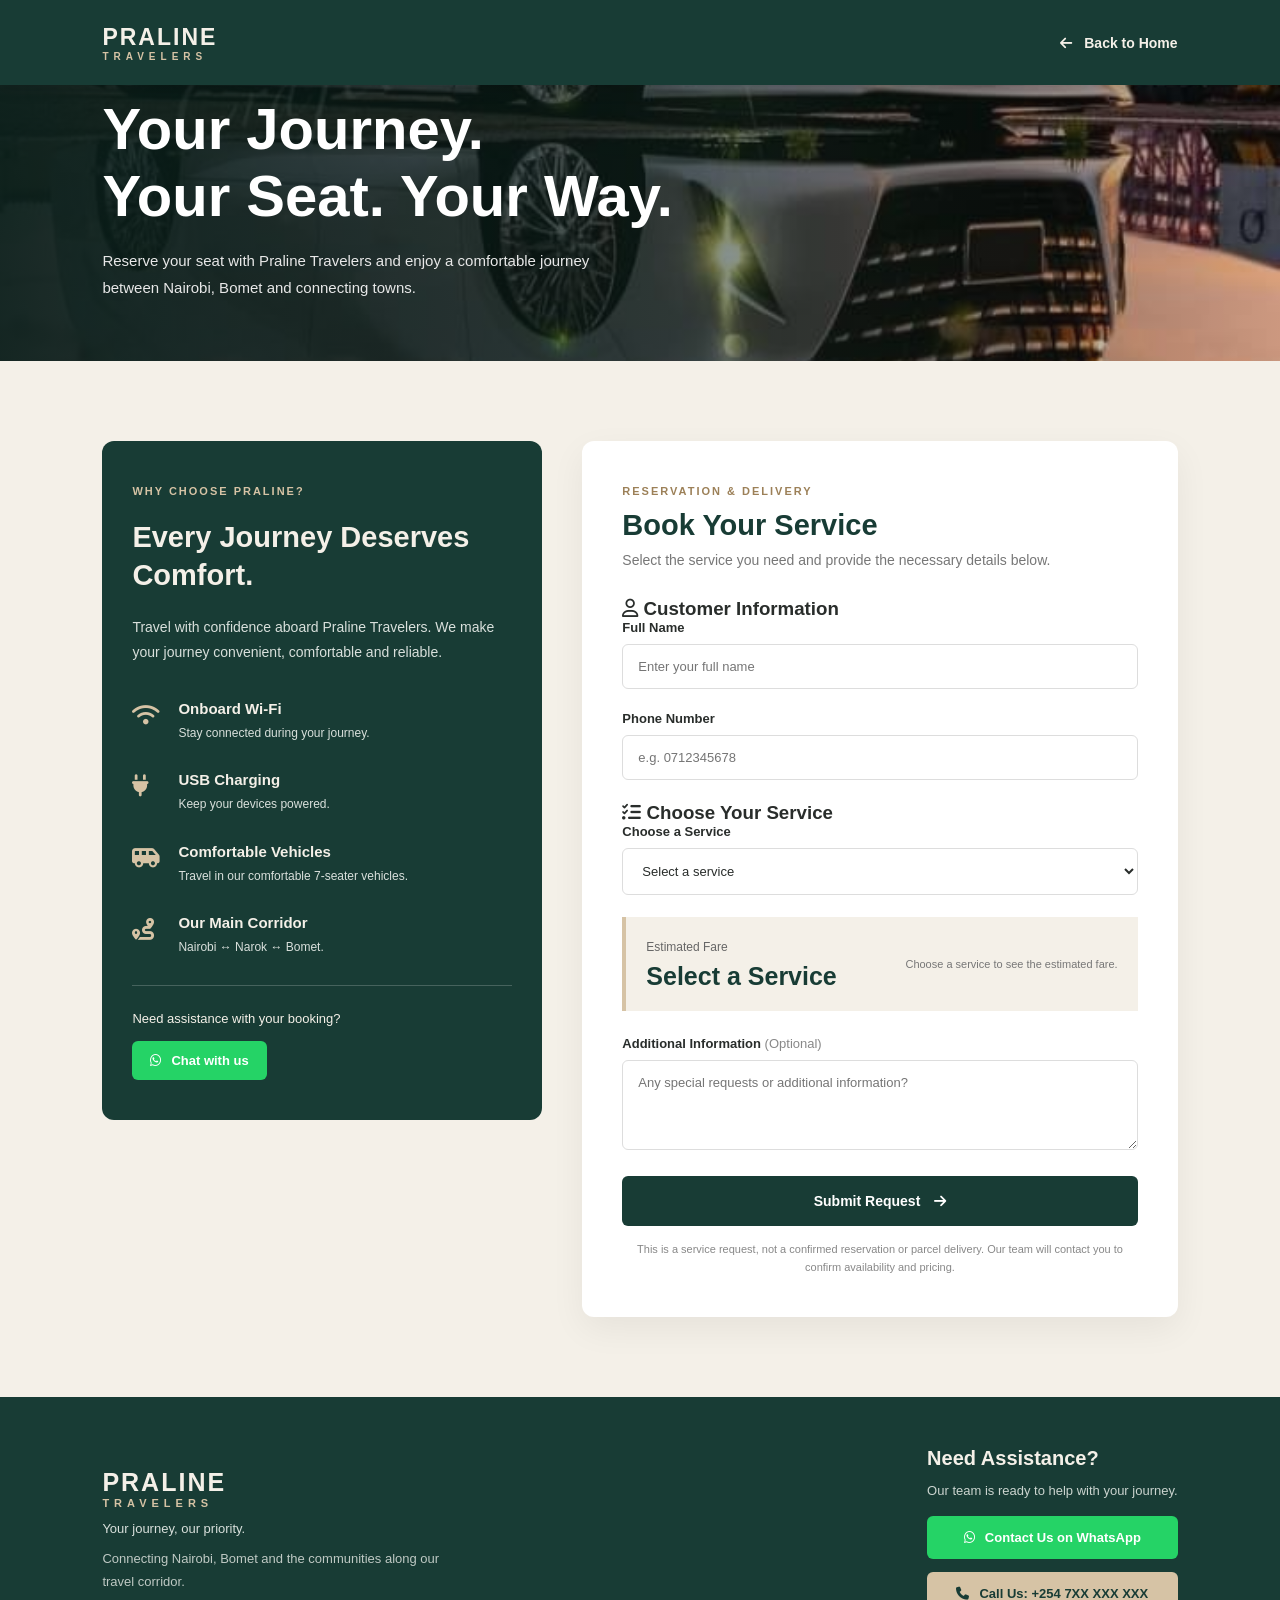
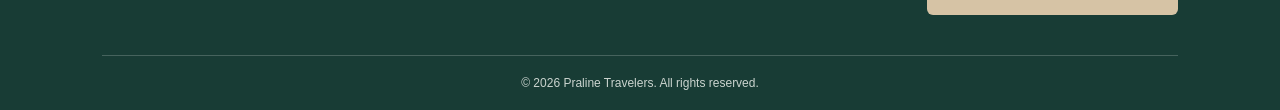
==== booking.html @ 541af5c4 "Added booking page" ====
<!DOCTYPE html>
<html lang="en">

<head>
    <meta charset="UTF-8">
    <meta name="viewport" content="width=device-width, initial-scale=1.0">

    <title>Book a Seat | Praline Travelers</title>

    <!-- Booking page stylesheet -->
    <link rel="stylesheet" href="./css/booking.css">

    <!-- Font Awesome icons -->
    <link rel="stylesheet"
        href="https://cdnjs.cloudflare.com/ajax/libs/font-awesome/6.5.2/css/all.min.css">

    <!-- Booking JavaScript -->
    <script src="./js/booking.js" defer></script>
</head>

<body>

    <!-- =================================
         HEADER
    ================================== -->

    <header class="booking-header">

        <a href="index.html" class="booking-logo">
            <span>PRALINE</span>
            <small>TRAVELERS</small>
        </a>

        <a href="index.html" class="back-home">
            <i class="fa-solid fa-arrow-left"></i>
            Back to Home
        </a>

    </header>


    <!-- =================================
         BOOKING HERO
    ================================== -->

    <section class="booking-hero">

        <div class="booking-hero-overlay"></div>

        <div class="booking-hero-content">

            <span>TRAVEL WITH CONFIDENCE</span>

            <h1>Your Journey.<br>Your Seat. Your Way.</h1>

            <p>
                Reserve your seat with Praline Travelers
                and enjoy a comfortable journey between
                Nairobi, Bomet and connecting towns.
            </p>

        </div>

    </section>


    <!-- =================================
         BOOKING SECTION
    ================================== -->

    <main class="booking-section">

        <div class="booking-container">


            <!-- LEFT INFORMATION PANEL -->

            <aside class="booking-sidebar">

                <span class="sidebar-label">
                    WHY CHOOSE PRALINE?
                </span>

                <h2>Every Journey Deserves Comfort.</h2>

                <p>
                    Travel with confidence aboard Praline Travelers.
                    We make your journey convenient, comfortable
                    and reliable.
                </p>


                <div class="booking-benefit">

                    <i class="fa-solid fa-wifi"></i>

                    <div>
                        <h3>Onboard Wi-Fi</h3>
                        <p>Stay connected during your journey.</p>
                    </div>

                </div>


                <div class="booking-benefit">

                    <i class="fa-solid fa-plug"></i>

                    <div>
                        <h3>USB Charging</h3>
                        <p>Keep your devices powered.</p>
                    </div>

                </div>


                <div class="booking-benefit">

                    <i class="fa-solid fa-van-shuttle"></i>

                    <div>
                        <h3>Comfortable Vehicles</h3>
                        <p>Travel in our comfortable 7-seater vehicles.</p>
                    </div>

                </div>


                <div class="booking-benefit">

                    <i class="fa-solid fa-route"></i>

                    <div>
                        <h3>Our Main Corridor</h3>
                        <p>Nairobi ↔ Narok ↔ Bomet.</p>
                    </div>

                </div>


                <div class="sidebar-contact">

                    <p>Need assistance with your booking?</p>

                    <a href="https://wa.me/2547XXXXXXXX"
                       target="_blank"
                       rel="noopener noreferrer">

                        <i class="fa-brands fa-whatsapp"></i>
                        Chat with us

                    </a>

                </div>

            </aside>



            <!-- BOOKING FORM -->

            <section class="booking-form-card">

                <div class="form-heading">

                    <span>RESERVATION & DELIVERY</span>

                    <h2>Book Your Service</h2>

                    <p>
                        Select the service you need and provide
                        the necessary details below.
                    </p>

                </div>


                <form id="bookingForm">


                    <!-- =================================
                         CUSTOMER INFORMATION
                    ================================== -->

                    <h3 class="form-section-title">
                        <i class="fa-regular fa-user"></i>
                        Customer Information
                    </h3>


                    <div class="form-group">

                        <label for="fullName">Full Name</label>

                        <input
                            type="text"
                            id="fullName"
                            name="fullName"
                            placeholder="Enter your full name"
                            required
                        >

                    </div>


                    <div class="form-group">

                        <label for="phoneNumber">Phone Number</label>

                        <input
                            type="tel"
                            id="phoneNumber"
                            name="phoneNumber"
                            placeholder="e.g. 0712345678"
                            required
                        >

                    </div>



                    <!-- =================================
                         SERVICE SELECTION
                    ================================== -->

                    <h3 class="form-section-title">
                        <i class="fa-solid fa-list-check"></i>
                        Choose Your Service
                    </h3>


                    <div class="form-group">

                        <label for="serviceType">Choose a Service</label>

                        <select
                            id="serviceType"
                            name="serviceType"
                            required
                        >

                            <option value="">Select a service</option>

                            <option value="shuttle">
                                Premium Shuttle Service
                            </option>

                            <option value="charter">
                                Full-Vehicle Private Charter
                            </option>

                            <option value="parcel">
                                Courier & Parcel Delivery
                            </option>

                        </select>

                    </div>



                    <!-- =================================
                         SHUTTLE / CHARTER DETAILS
                    ================================== -->

                    <div id="travelFields">

                        <h3 class="form-section-title">
                            <i class="fa-solid fa-route"></i>
                            Travel Details
                        </h3>


                        <div class="form-row">

                            <div class="form-group">

                                <label for="departure">Departure</label>

                                <select
                                    id="departure"
                                    name="departure"
                                >

                                    <option value="">Select departure</option>

                                    <option value="Nairobi">Nairobi</option>

                                    <option value="Bomet">Bomet</option>

                                </select>

                            </div>


                            <div class="form-group">

                                <label for="destination">Destination</label>

                                <select
                                    id="destination"
                                    name="destination"
                                >

                                    <option value="">Select destination</option>

                                </select>

                            </div>

                        </div>


                        <div class="form-group">

                            <label for="travelDate">Travel Date</label>

                            <input
                                type="date"
                                id="travelDate"
                                name="travelDate"
                            >

                        </div>


                        <div class="form-group" id="passengerGroup">

                            <label for="passengers">Number of Seats</label>

                            <select
                                id="passengers"
                                name="passengers"
                            >

                                <option value="1">1 Passenger</option>
                                <option value="2">2 Passengers</option>
                                <option value="3">3 Passengers</option>
                                <option value="4">4 Passengers</option>
                                <option value="5">5 Passengers</option>
                                <option value="6">6 Passengers</option>
                                <option value="7">7 Passengers</option>

                            </select>

                        </div>

                    </div>



                    <!-- =================================
                         PARCEL DELIVERY DETAILS
                    ================================== -->

                    <div id="parcelFields" hidden>

                        <h3 class="form-section-title">
                            <i class="fa-solid fa-box"></i>
                            Parcel Information
                        </h3>


                        <div class="form-group">

                            <label for="recipientName">
                                Recipient's Full Name
                            </label>

                            <input
                                type="text"
                                id="recipientName"
                                name="recipientName"
                                placeholder="Enter recipient's name"
                            >

                        </div>


                        <div class="form-group">

                            <label for="recipientPhone">
                                Recipient's Phone Number
                            </label>

                            <input
                                type="tel"
                                id="recipientPhone"
                                name="recipientPhone"
                                placeholder="e.g. 0712345678"
                            >

                        </div>


                        <div class="form-row">

                            <div class="form-group">

                                <label for="parcelPickup">
                                    Pickup Location
                                </label>

                                <select
                                    id="parcelPickup"
                                    name="parcelPickup"
                                >

                                    <option value="">Select pickup</option>

                                    <option value="Nairobi">Nairobi</option>

                                    <option value="Bomet">Bomet</option>

                                    <option value="Kaplong">Kaplong</option>

                                    <option value="Litein">Litein</option>

                                    <option value="Chebole">Chebole</option>

                                </select>

                            </div>


                            <div class="form-group">

                                <label for="parcelDestination">
                                    Delivery Location
                                </label>

                                <select
                                    id="parcelDestination"
                                    name="parcelDestination"
                                >

                                    <option value="">Select destination</option>

                                    <option value="Nairobi">Nairobi</option>

                                    <option value="Bomet">Bomet</option>

                                    <option value="Kaplong">Kaplong</option>

                                    <option value="Litein">Litein</option>

                                    <option value="Chebole">Chebole</option>

                                </select>

                            </div>

                        </div>


                        <div class="form-group">

                            <label for="parcelDescription">
                                Parcel Description
                            </label>

                            <textarea
                                id="parcelDescription"
                                name="parcelDescription"
                                rows="4"
                                placeholder="Describe the parcel you want to send..."
                            ></textarea>

                        </div>


                        <div class="form-group">

                            <label for="parcelDate">
                                Preferred Delivery Date
                            </label>

                            <input
                                type="date"
                                id="parcelDate"
                                name="parcelDate"
                            >

                        </div>

                        <p class="parcel-notice">
                            <i class="fa-solid fa-circle-info"></i>
                            Parcel delivery charges depend on the
                            parcel and delivery location. Our team
                            will contact you with a quotation.
                        </p>

                    </div>



                    <!-- =================================
                         FARE SUMMARY
                    ================================== -->

                    <div class="fare-summary" id="fareSummary">

                        <div>

                            <span>Estimated Fare</span>

                            <h3 id="fareAmount">
                                Select a Service
                            </h3>

                        </div>

                        <p id="fareNote">
                            Choose a service to see the estimated fare.
                        </p>

                    </div>



                    <!-- =================================
                         ADDITIONAL INFORMATION
                    ================================== -->

                    <div class="form-group">

                        <label for="message">
                            Additional Information
                            <span>(Optional)</span>
                        </label>

                        <textarea
                            id="message"
                            name="message"
                            rows="4"
                            placeholder="Any special requests or additional information?"
                        ></textarea>

                    </div>



                    <!-- =================================
                         SUBMIT BUTTON
                    ================================== -->

                    <button
                        type="submit"
                        class="submit-booking-btn"
                    >

                        Submit Request

                        <i class="fa-solid fa-arrow-right"></i>

                    </button>


                    <div
                        id="bookingFeedback"
                        aria-live="polite"
                    ></div>


                    <p class="form-disclaimer">

                        This is a service request, not a confirmed
                        reservation or parcel delivery. Our team will
                        contact you to confirm availability and pricing.

                    </p>

                </form>

            </section>

        </div>

    </main>



    <!-- =================================
         FOOTER
    ================================== -->

    <footer class="booking-footer">

        <div class="footer-content">


            <!-- FOOTER BRAND -->

            <div class="footer-brand">

                <a href="index.html" class="footer-logo">

                    PRALINE

                    <span>TRAVELERS</span>

                </a>

                <p>Your journey, our priority.</p>

                <p class="footer-description">

                    Connecting Nairobi, Bomet and the communities
                    along our travel corridor.

                </p>

            </div>



            <!-- FOOTER CONTACT -->

            <div class="footer-contact">

                <h3>Need Assistance?</h3>

                <p>
                    Our team is ready to help with your journey.
                </p>


                <a
                    href="https://wa.me/2547XXXXXXXX"
                    class="whatsapp-btn"
                    target="_blank"
                    rel="noopener noreferrer"
                >

                    <i class="fa-brands fa-whatsapp"></i>

                    Contact Us on WhatsApp

                </a>


                <a
                    href="tel:+2547XXXXXXXX"
                    class="call-btn"
                >

                    <i class="fa-solid fa-phone"></i>

                    Call Us: +254 7XX XXX XXX

                </a>

            </div>

        </div>



        <!-- COPYRIGHT -->

        <div class="footer-bottom">

            <p>
                &copy; 2026 Praline Travelers.
                All rights reserved.
            </p>

        </div>

    </footer>


</body>

</html>
---- css/booking.css ----
/* =========================================
   PRALINE TRAVELERS
   BOOKING PAGE STYLESHEET
========================================= */


/* =========================================
   1. GLOBAL STYLES
========================================= */

* {
    margin: 0;
    padding: 0;
    box-sizing: border-box;
}

body {
    font-family: 'Montserrat', Arial, sans-serif;
    background: #F4F0E8;
    color: #292D2B;
}

a {
    text-decoration: none;
}


/* =========================================
   2. HEADER
========================================= */



.booking-header {
    width: 100%;
    min-height: 85px;
    padding: 15px 8%;
    background: #183C35;

    display: flex;
    justify-content: space-between;
    align-items: center;

    /* Fixed positioning */
    position: fixed;
    top: 0;
    left: 0;
    z-index: 10000;

    /* Subtle shadow */
    box-shadow: 0 4px 15px rgba(0, 0, 0, 0.15);
}

.booking-logo {
    display: flex;
    flex-direction: column;
    color: #F4F0E8;
    font-size: 23px;
    font-weight: 800;
    letter-spacing: 2px;
}

.booking-logo small {
    color: #D6C3A5;
    font-size: 10px;
    letter-spacing: 5px;
}

.back-home {
    color: #F4F0E8;
    font-size: 14px;
    font-weight: 600;
    transition: 0.3s;
}

.back-home i {
    margin-right: 8px;
}

.back-home:hover {
    color: #D6C3A5;
}


/* =========================================
   3. BOOKING HERO
========================================= */

.booking-hero {
    min-height: 350px;
    background-image: url("../images/praline-vehicle.jpg");
    background-size: cover;
    background-position: center;
    position: relative;

    display: flex;
    align-items: center;
    padding: 60px 8%;
}

.booking-hero-overlay {
    position: absolute;
    inset: 0;
    background: linear-gradient(
        90deg,
        rgba(10, 32, 27, 0.92),
        rgba(10, 32, 27, 0.55),
        rgba(10, 32, 27, 0.15)
    );
}

.booking-hero-content {
    position: relative;
    z-index: 1;
    max-width: 650px;
    color: #fff;
}

.booking-hero-content > span {
    color: #D6C3A5;
    font-size: 12px;
    font-weight: 700;
    letter-spacing: 3px;
}

.booking-hero-content h1 {
    font-size: clamp(35px, 5vw, 58px);
    line-height: 1.15;
    margin: 18px 0;
}

.booking-hero-content p {
    max-width: 530px;
    color: #e8e8e8;
    font-size: 15px;
    line-height: 1.8;
}


/* =========================================
   4. BOOKING MAIN SECTION
========================================= */

.booking-section {
    padding: 80px 8%;
}

.booking-container {
    max-width: 1200px;
    margin: auto;

    display: grid;
    grid-template-columns: 0.85fr 1.15fr;
    gap: 40px;

    align-items: start;
}


/* =========================================
   5. BOOKING SIDEBAR
========================================= */

.booking-sidebar {
    background: #183C35;
    color: #F4F0E8;
    padding: 40px 30px;
    border-radius: 12px;
}

.sidebar-label {
    color: #D6C3A5;
    font-size: 11px;
    font-weight: 700;
    letter-spacing: 2px;
}

.booking-sidebar h2 {
    font-size: 29px;
    line-height: 1.3;
    margin: 20px 0;
}

.booking-sidebar > p {
    color: #d9e0dc;
    line-height: 1.8;
    font-size: 14px;
    margin-bottom: 35px;
}

.booking-benefit {
    display: flex;
    align-items: flex-start;
    gap: 18px;
    margin-bottom: 28px;
}

.booking-benefit > i {
    color: #D6C3A5;
    font-size: 22px;
    width: 28px;
    margin-top: 4px;
}

.booking-benefit h3 {
    font-size: 15px;
    margin-bottom: 7px;
}

.booking-benefit p {
    font-size: 12px;
    color: #d9e0dc;
    line-height: 1.6;
}

.sidebar-contact {
    border-top: 1px solid rgba(255,255,255,0.2);
    padding-top: 25px;
    margin-top: 15px;
}

.sidebar-contact p {
    font-size: 13px;
    margin-bottom: 15px;
}

.sidebar-contact a {
    display: inline-flex;
    align-items: center;
    gap: 10px;
    background: #25D366;
    color: #fff;
    padding: 12px 18px;
    border-radius: 6px;
    font-size: 13px;
    font-weight: 700;
    transition: 0.3s;
}

.sidebar-contact a:hover {
    background: #1ebe5d;
}


/* =========================================
   6. BOOKING FORM CARD
========================================= */

.booking-form-card {
    background: #fff;
    padding: 40px;
    border-radius: 12px;
    box-shadow: 0 12px 35px rgba(0,0,0,0.06);
}

.form-heading {
    margin-bottom: 30px;
}

.form-heading span {
    color: #9C8058;
    font-size: 11px;
    font-weight: 700;
    letter-spacing: 2px;
}

.form-heading h2 {
    color: #183C35;
    font-size: 29px;
    margin: 10px 0;
}

.form-heading p {
    color: #777;
    font-size: 14px;
}


/* =========================================
   7. FORM INPUTS
========================================= */

.form-group {
    margin-bottom: 22px;
}

.form-group label {
    display: block;
    font-size: 13px;
    font-weight: 700;
    margin-bottom: 9px;
    color: #292D2B;
}

.form-group label span {
    color: #888;
    font-weight: 400;
}

.form-group input,
.form-group select,
.form-group textarea {
    width: 100%;
    padding: 14px 15px;
    border: 1px solid #ddd;
    border-radius: 6px;
    outline: none;

    background: #fff;
    color: #292D2B;

    font-family: inherit;
    font-size: 13px;

    transition: 0.3s;
}

.form-group input:focus,
.form-group select:focus,
.form-group textarea:focus {
    border-color: #183C35;
    box-shadow: 0 0 0 3px rgba(24,60,53,0.08);
}

.form-group textarea {
    resize: vertical;
}

.form-row {
    display: grid;
    grid-template-columns: 1fr 1fr;
    gap: 18px;
}


/* =========================================
   8. FARE SUMMARY
========================================= */

.fare-summary {
    background: #F4F0E8;
    border-left: 4px solid #D6C3A5;
    padding: 20px;
    margin: 10px 0 25px;

    display: flex;
    justify-content: space-between;
    align-items: center;
    gap: 15px;
}

.fare-summary span {
    color: #666;
    font-size: 12px;
}

.fare-summary h3 {
    color: #183C35;
    font-size: 25px;
    margin-top: 7px;
}

.fare-summary p {
    color: #777;
    font-size: 11px;
    text-align: right;
    line-height: 1.5;
}


/* =========================================
   9. SUBMIT BUTTON
========================================= */

.submit-booking-btn {
    width: 100%;
    padding: 17px;
    border: none;
    border-radius: 6px;

    background: #183C35;
    color: #fff;

    font-size: 14px;
    font-weight: 700;
    font-family: inherit;

    cursor: pointer;
    transition: 0.3s;
}

.submit-booking-btn i {
    margin-left: 10px;
}

.submit-booking-btn:hover {
    background: #24594e;
    transform: translateY(-2px);
}

booking.htmlFeedback {
    display: none;
    padding: 14px;
    margin-top: 18px;
    border-radius: 6px;
    font-size: 13px;
    line-height: 1.6;
}

booking.htmlFeedback.success {
    display: block;
    background: #e8f7ed;
    color: #176b35;
    border: 1px solid #b8e3c5;
}

booking.htmlFeedback.error {
    display: block;
    background: #fff0f0;
    color: #a32626;
    border: 1px solid #f0c2c2;
}

.form-disclaimer {
    margin-top: 15px;
    color: #888;
    font-size: 11px;
    line-height: 1.6;
    text-align: center;
}


/* =========================================
   10. FOOTER
========================================= */

.booking-footer {
    background: #183C35;
    color: #F4F0E8;
    padding: 50px 8% 20px;
}

.footer-content {
    max-width: 1200px;
    margin: auto;

    display: flex;
    justify-content: space-between;
    align-items: center;
    gap: 40px;
    flex-wrap: wrap;
}

.footer-logo {
    display: inline-flex;
    flex-direction: column;
    color: #F4F0E8;
    font-size: 25px;
    font-weight: 800;
    letter-spacing: 2px;
}

.footer-logo span {
    color: #D6C3A5;
    font-size: 11px;
    letter-spacing: 5px;
}

.footer-brand > p {
    margin-top: 12px;
    color: #d9e0dc;
    font-size: 13px;
}

.footer-brand .footer-description {
    max-width: 350px;
    line-height: 1.7;
    color: #bfc9c4;
}

.footer-contact {
    display: flex;
    flex-direction: column;
    gap: 13px;
}

.footer-contact h3 {
    font-size: 20px;
}

.footer-contact > p {
    color: #cbd4cf;
    font-size: 13px;
    margin-bottom: 5px;
}

.whatsapp-btn,
.call-btn {
    display: inline-flex;
    align-items: center;
    justify-content: center;
    gap: 10px;

    padding: 14px 20px;
    border-radius: 6px;

    font-size: 13px;
    font-weight: 700;

    transition: 0.3s;
}

.whatsapp-btn {
    background: #25D366;
    color: #fff;
}

.whatsapp-btn:hover {
    background: #1ebe5d;
    transform: translateY(-3px);
}

.call-btn {
    background: #D6C3A5;
    color: #183C35;
}

.call-btn:hover {
    background: #c5ad89;
    transform: translateY(-3px);
}

.footer-bottom {
    max-width: 1200px;
    margin: 40px auto 0;
    padding-top: 20px;

    border-top: 1px solid rgba(255,255,255,0.2);

    text-align: center;
    color: #cbd4cf;
    font-size: 12px;
}


/* =========================================
   11. TABLET RESPONSIVENESS
========================================= */

@media (max-width: 900px) {

    .booking-container {
        grid-template-columns: 1fr;
    }

    .booking-sidebar {
        order: 2;
    }

    .booking-form-card {
        order: 1;
    }

    .booking-section {
        padding: 60px 5%;
    }

}


/* =========================================
   12. MOBILE RESPONSIVENESS
========================================= */

@media (max-width: 600px) {

    .booking-header {
        min-height: 75px;
        padding: 12px 5%;
    }

    .booking-logo {
        font-size: 19px;
    }

    .booking-hero {
        min-height: 330px;
        padding: 45px 6%;
    }

    .booking-hero-content h1 {
        font-size: 36px;
    }

    .booking-hero-content p {
        font-size: 13px;
    }

    .booking-section {
        padding: 40px 5%;
    }

    .booking-form-card {
        padding: 25px 18px;
    }

    .form-row {
        grid-template-columns: 1fr;
        gap: 0;
    }

    .fare-summary {
        align-items: flex-start;
        flex-direction: column;
    }

    .fare-summary p {
        text-align: left;
    }

    .booking-sidebar {
        padding: 30px 22px;
    }

    .footer-content {
        flex-direction: column;
        align-items: flex-start;
    }

    .footer-contact {
        width: 100%;
    }

    .whatsapp-btn,
    .call-btn {
        width: 100%;
    }

}
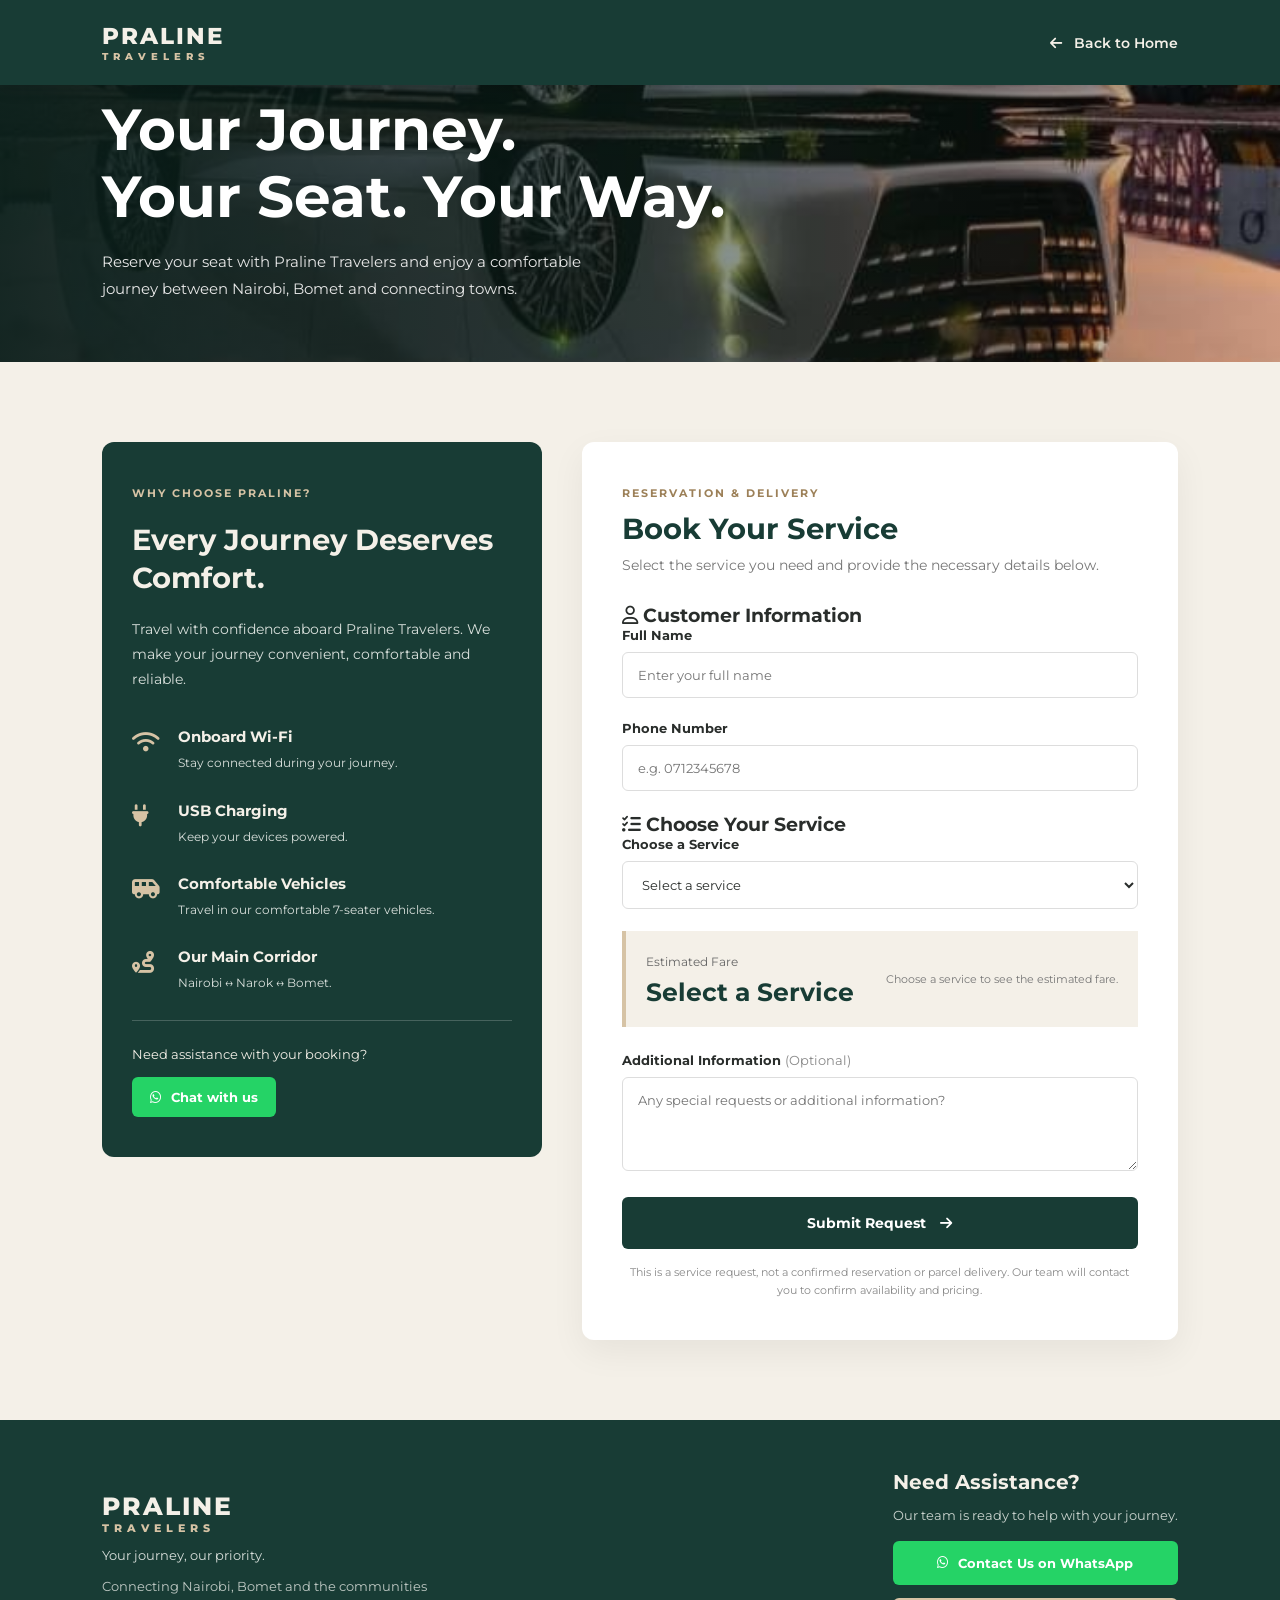
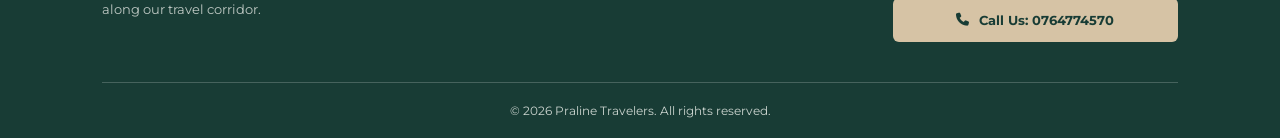
==== commit 2337a9ab: "added contact page  and made some modification on files" ====
--- a/booking.html
+++ b/booking.html
@@ -8,18 +8,31 @@
 
     <title>Book a Seat | Praline Travelers</title>
 
+    <!-- Google Fonts -->
+    <link rel="preconnect" href="https://fonts.googleapis.com">
+    <link rel="preconnect" href="https://fonts.gstatic.com" crossorigin>
+
+    <link
+        href="https://fonts.googleapis.com/css2?family=Montserrat:wght@400;500;600;700;800&display=swap"
+        rel="stylesheet"
+    >
+
     <!-- Booking page stylesheet -->
     <link rel="stylesheet" href="./css/booking.css">
 
     <!-- Font Awesome icons -->
-    <link rel="stylesheet"
-        href="https://cdnjs.cloudflare.com/ajax/libs/font-awesome/6.5.2/css/all.min.css">
+    <link
+        rel="stylesheet"
+        href="https://cdnjs.cloudflare.com/ajax/libs/font-awesome/6.5.2/css/all.min.css"
+    >
 
     <!-- Booking JavaScript -->
     <script src="./js/booking.js" defer></script>
+
 </head>
 
 <body>
+
 
     <!-- =================================
          HEADER
@@ -28,16 +41,24 @@
     <header class="booking-header">
 
         <a href="index.html" class="booking-logo">
+
             <span>PRALINE</span>
+
             <small>TRAVELERS</small>
+
         </a>
 
+
         <a href="index.html" class="back-home">
+
             <i class="fa-solid fa-arrow-left"></i>
+
             Back to Home
+
         </a>
 
     </header>
+
 
 
     <!-- =================================
@@ -52,7 +73,10 @@
 
             <span>TRAVEL WITH CONFIDENCE</span>
 
-            <h1>Your Journey.<br>Your Seat. Your Way.</h1>
+            <h1>
+                Your Journey.<br>
+                Your Seat. Your Way.
+            </h1>
 
             <p>
                 Reserve your seat with Praline Travelers
@@ -65,6 +89,7 @@
     </section>
 
 
+
     <!-- =================================
          BOOKING SECTION
     ================================== -->
@@ -74,7 +99,9 @@
         <div class="booking-container">
 
 
-            <!-- LEFT INFORMATION PANEL -->
+            <!-- =================================
+                 LEFT INFORMATION PANEL
+            ================================== -->
 
             <aside class="booking-sidebar">
 
@@ -91,63 +118,98 @@
                 </p>
 
 
+                <!-- WIFI -->
+
                 <div class="booking-benefit">
 
                     <i class="fa-solid fa-wifi"></i>
 
                     <div>
+
                         <h3>Onboard Wi-Fi</h3>
-                        <p>Stay connected during your journey.</p>
+
+                        <p>
+                            Stay connected during your journey.
+                        </p>
+
                     </div>
 
                 </div>
 
 
+                <!-- USB CHARGING -->
+
                 <div class="booking-benefit">
 
                     <i class="fa-solid fa-plug"></i>
 
                     <div>
+
                         <h3>USB Charging</h3>
-                        <p>Keep your devices powered.</p>
+
+                        <p>
+                            Keep your devices powered.
+                        </p>
+
                     </div>
 
                 </div>
 
 
+                <!-- VEHICLES -->
+
                 <div class="booking-benefit">
 
                     <i class="fa-solid fa-van-shuttle"></i>
 
                     <div>
+
                         <h3>Comfortable Vehicles</h3>
-                        <p>Travel in our comfortable 7-seater vehicles.</p>
+
+                        <p>
+                            Travel in our comfortable 7-seater vehicles.
+                        </p>
+
                     </div>
 
                 </div>
 
 
+                <!-- ROUTES -->
+
                 <div class="booking-benefit">
 
                     <i class="fa-solid fa-route"></i>
 
                     <div>
+
                         <h3>Our Main Corridor</h3>
-                        <p>Nairobi ↔ Narok ↔ Bomet.</p>
+
+                        <p>
+                            Nairobi ↔ Narok ↔ Bomet.
+                        </p>
+
                     </div>
 
                 </div>
 
 
+                <!-- WHATSAPP SIDEBAR LINK -->
+
                 <div class="sidebar-contact">
 
-                    <p>Need assistance with your booking?</p>
-
-                    <a href="https://wa.me/2547XXXXXXXX"
-                       target="_blank"
-                       rel="noopener noreferrer">
+                    <p>
+                        Need assistance with your booking?
+                    </p>
+
+                    <a
+                        href="https://wa.me/254764774570?text=Hello%20Praline%20Travelers,%20I%20need%20assistance%20with%20a%20booking."
+                        target="_blank"
+                        rel="noopener noreferrer"
+                    >
 
                         <i class="fa-brands fa-whatsapp"></i>
+
                         Chat with us
 
                     </a>
@@ -158,7 +220,9 @@
 
 
 
-            <!-- BOOKING FORM -->
+            <!-- =================================
+                 BOOKING FORM
+            ================================== -->
 
             <section class="booking-form-card">
 
@@ -184,35 +248,48 @@
                     ================================== -->
 
                     <h3 class="form-section-title">
+
                         <i class="fa-regular fa-user"></i>
+
                         Customer Information
+
                     </h3>
 
 
+                    <!-- FULL NAME -->
+
                     <div class="form-group">
 
-                        <label for="fullName">Full Name</label>
+                        <label for="fullName">
+                            Full Name
+                        </label>
 
                         <input
                             type="text"
                             id="fullName"
                             name="fullName"
                             placeholder="Enter your full name"
+                            autocomplete="name"
                             required
                         >
 
                     </div>
 
 
+                    <!-- PHONE NUMBER -->
+
                     <div class="form-group">
 
-                        <label for="phoneNumber">Phone Number</label>
+                        <label for="phoneNumber">
+                            Phone Number
+                        </label>
 
                         <input
                             type="tel"
                             id="phoneNumber"
                             name="phoneNumber"
                             placeholder="e.g. 0712345678"
+                            autocomplete="tel"
                             required
                         >
 
@@ -225,14 +302,19 @@
                     ================================== -->
 
                     <h3 class="form-section-title">
+
                         <i class="fa-solid fa-list-check"></i>
+
                         Choose Your Service
+
                     </h3>
 
 
                     <div class="form-group">
 
-                        <label for="serviceType">Choose a Service</label>
+                        <label for="serviceType">
+                            Choose a Service
+                        </label>
 
                         <select
                             id="serviceType"
@@ -240,7 +322,9 @@
                             required
                         >
 
-                            <option value="">Select a service</option>
+                            <option value="">
+                                Select a service
+                            </option>
 
                             <option value="shuttle">
                                 Premium Shuttle Service
@@ -267,27 +351,40 @@
                     <div id="travelFields">
 
                         <h3 class="form-section-title">
+
                             <i class="fa-solid fa-route"></i>
+
                             Travel Details
+
                         </h3>
 
 
+                        <!-- DEPARTURE AND DESTINATION -->
+
                         <div class="form-row">
 
                             <div class="form-group">
 
-                                <label for="departure">Departure</label>
+                                <label for="departure">
+                                    Departure
+                                </label>
 
                                 <select
                                     id="departure"
                                     name="departure"
                                 >
 
-                                    <option value="">Select departure</option>
-
-                                    <option value="Nairobi">Nairobi</option>
-
-                                    <option value="Bomet">Bomet</option>
+                                    <option value="">
+                                        Select departure
+                                    </option>
+
+                                    <option value="Nairobi">
+                                        Nairobi
+                                    </option>
+
+                                    <option value="Bomet">
+                                        Bomet
+                                    </option>
 
                                 </select>
 
@@ -296,14 +393,18 @@
 
                             <div class="form-group">
 
-                                <label for="destination">Destination</label>
+                                <label for="destination">
+                                    Destination
+                                </label>
 
                                 <select
                                     id="destination"
                                     name="destination"
                                 >
 
-                                    <option value="">Select destination</option>
+                                    <option value="">
+                                        Select destination
+                                    </option>
 
                                 </select>
 
@@ -312,9 +413,13 @@
                         </div>
 
 
+                        <!-- TRAVEL DATE -->
+
                         <div class="form-group">
 
-                            <label for="travelDate">Travel Date</label>
+                            <label for="travelDate">
+                                Travel Date
+                            </label>
 
                             <input
                                 type="date"
@@ -325,22 +430,49 @@
                         </div>
 
 
-                        <div class="form-group" id="passengerGroup">
-
-                            <label for="passengers">Number of Seats</label>
+                        <!-- NUMBER OF PASSENGERS -->
+
+                        <div
+                            class="form-group"
+                            id="passengerGroup"
+                        >
+
+                            <label for="passengers">
+                                Number of Seats
+                            </label>
 
                             <select
                                 id="passengers"
                                 name="passengers"
                             >
 
-                                <option value="1">1 Passenger</option>
-                                <option value="2">2 Passengers</option>
-                                <option value="3">3 Passengers</option>
-                                <option value="4">4 Passengers</option>
-                                <option value="5">5 Passengers</option>
-                                <option value="6">6 Passengers</option>
-                                <option value="7">7 Passengers</option>
+                                <option value="1">
+                                    1 Passenger
+                                </option>
+
+                                <option value="2">
+                                    2 Passengers
+                                </option>
+
+                                <option value="3">
+                                    3 Passengers
+                                </option>
+
+                                <option value="4">
+                                    4 Passengers
+                                </option>
+
+                                <option value="5">
+                                    5 Passengers
+                                </option>
+
+                                <option value="6">
+                                    6 Passengers
+                                </option>
+
+                                <option value="7">
+                                    7 Passengers
+                                </option>
 
                             </select>
 
@@ -357,10 +489,15 @@
                     <div id="parcelFields" hidden>
 
                         <h3 class="form-section-title">
+
                             <i class="fa-solid fa-box"></i>
+
                             Parcel Information
+
                         </h3>
 
+
+                        <!-- RECIPIENT NAME -->
 
                         <div class="form-group">
 
@@ -378,6 +515,8 @@
                         </div>
 
 
+                        <!-- RECIPIENT PHONE -->
+
                         <div class="form-group">
 
                             <label for="recipientPhone">
@@ -394,6 +533,8 @@
                         </div>
 
 
+                        <!-- PICKUP AND DELIVERY LOCATIONS -->
+
                         <div class="form-row">
 
                             <div class="form-group">
@@ -407,17 +548,29 @@
                                     name="parcelPickup"
                                 >
 
-                                    <option value="">Select pickup</option>
-
-                                    <option value="Nairobi">Nairobi</option>
-
-                                    <option value="Bomet">Bomet</option>
-
-                                    <option value="Kaplong">Kaplong</option>
-
-                                    <option value="Litein">Litein</option>
-
-                                    <option value="Chebole">Chebole</option>
+                                    <option value="">
+                                        Select pickup
+                                    </option>
+
+                                    <option value="Nairobi">
+                                        Nairobi
+                                    </option>
+
+                                    <option value="Bomet">
+                                        Bomet
+                                    </option>
+
+                                    <option value="Kaplong">
+                                        Kaplong
+                                    </option>
+
+                                    <option value="Litein">
+                                        Litein
+                                    </option>
+
+                                    <option value="Chebole">
+                                        Chebole
+                                    </option>
 
                                 </select>
 
@@ -435,17 +588,29 @@
                                     name="parcelDestination"
                                 >
 
-                                    <option value="">Select destination</option>
-
-                                    <option value="Nairobi">Nairobi</option>
-
-                                    <option value="Bomet">Bomet</option>
-
-                                    <option value="Kaplong">Kaplong</option>
-
-                                    <option value="Litein">Litein</option>
-
-                                    <option value="Chebole">Chebole</option>
+                                    <option value="">
+                                        Select destination
+                                    </option>
+
+                                    <option value="Nairobi">
+                                        Nairobi
+                                    </option>
+
+                                    <option value="Bomet">
+                                        Bomet
+                                    </option>
+
+                                    <option value="Kaplong">
+                                        Kaplong
+                                    </option>
+
+                                    <option value="Litein">
+                                        Litein
+                                    </option>
+
+                                    <option value="Chebole">
+                                        Chebole
+                                    </option>
 
                                 </select>
 
@@ -453,6 +618,8 @@
 
                         </div>
 
+
+                        <!-- PARCEL DESCRIPTION -->
 
                         <div class="form-group">
 
@@ -470,6 +637,8 @@
                         </div>
 
 
+                        <!-- DELIVERY DATE -->
+
                         <div class="form-group">
 
                             <label for="parcelDate">
@@ -484,11 +653,17 @@
 
                         </div>
 
+
+                        <!-- PARCEL NOTICE -->
+
                         <p class="parcel-notice">
+
                             <i class="fa-solid fa-circle-info"></i>
+
                             Parcel delivery charges depend on the
                             parcel and delivery location. Our team
                             will contact you with a quotation.
+
                         </p>
 
                     </div>
@@ -499,7 +674,10 @@
                          FARE SUMMARY
                     ================================== -->
 
-                    <div class="fare-summary" id="fareSummary">
+                    <div
+                        class="fare-summary"
+                        id="fareSummary"
+                    >
 
                         <div>
 
@@ -526,8 +704,11 @@
                     <div class="form-group">
 
                         <label for="message">
+
                             Additional Information
+
                             <span>(Optional)</span>
+
                         </label>
 
                         <textarea
@@ -557,12 +738,16 @@
                     </button>
 
 
+                    <!-- BOOKING FEEDBACK -->
+
                     <div
                         id="bookingFeedback"
                         aria-live="polite"
                     ></div>
 
 
+                    <!-- DISCLAIMER -->
+
                     <p class="form-disclaimer">
 
                         This is a service request, not a confirmed
@@ -602,7 +787,9 @@
 
                 </a>
 
-                <p>Your journey, our priority.</p>
+                <p>
+                    Your journey, our priority.
+                </p>
 
                 <p class="footer-description">
 
@@ -626,8 +813,10 @@
                 </p>
 
 
+                <!-- WHATSAPP LINK -->
+
                 <a
-                    href="https://wa.me/2547XXXXXXXX"
+                    href="https://wa.me/254764774570?text=Hello%20Praline%20Travelers,%20I%20need%20assistance%20with%20a%20booking."
                     class="whatsapp-btn"
                     target="_blank"
                     rel="noopener noreferrer"
@@ -640,14 +829,16 @@
                 </a>
 
 
+                <!-- PHONE LINK -->
+
                 <a
-                    href="tel:+2547XXXXXXXX"
+                    href="tel:+254764774570"
                     class="call-btn"
                 >
 
                     <i class="fa-solid fa-phone"></i>
 
-                    Call Us: +254 7XX XXX XXX
+                    Call Us: 0764774570
 
                 </a>
 
